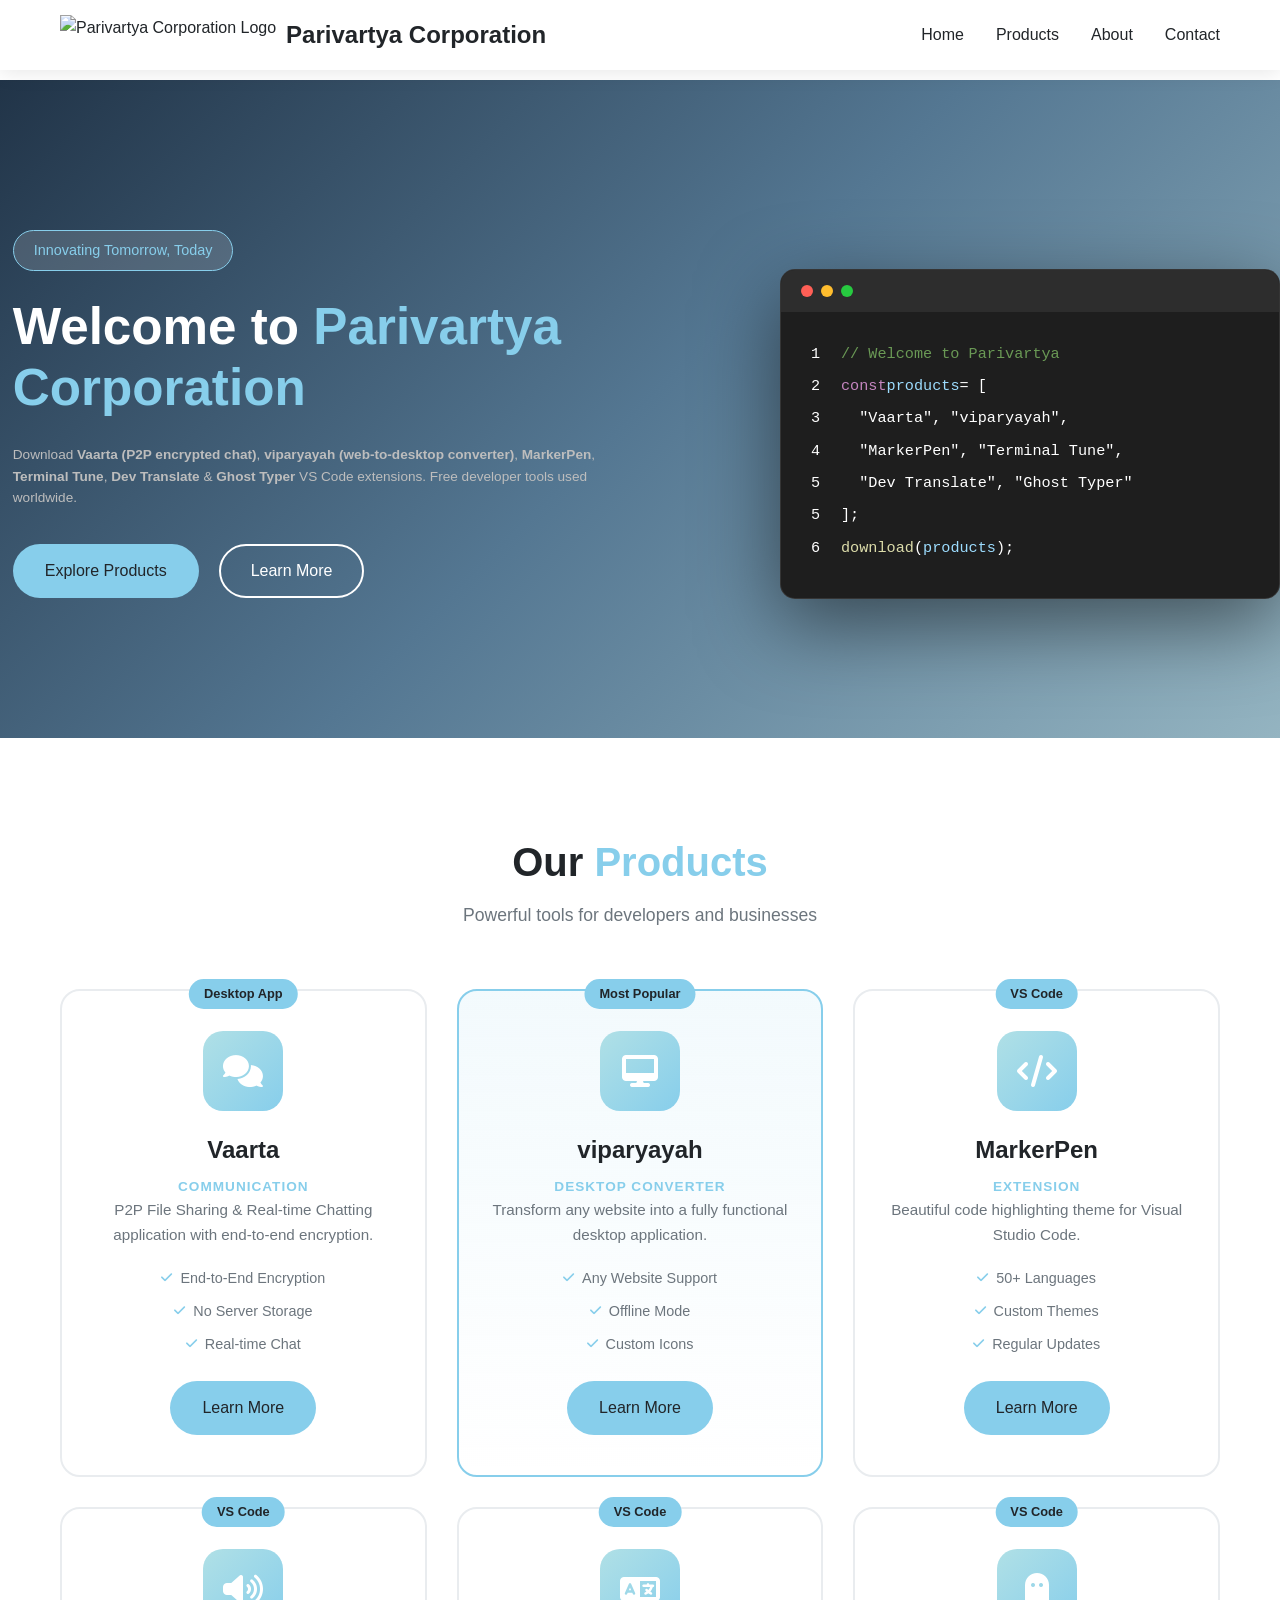
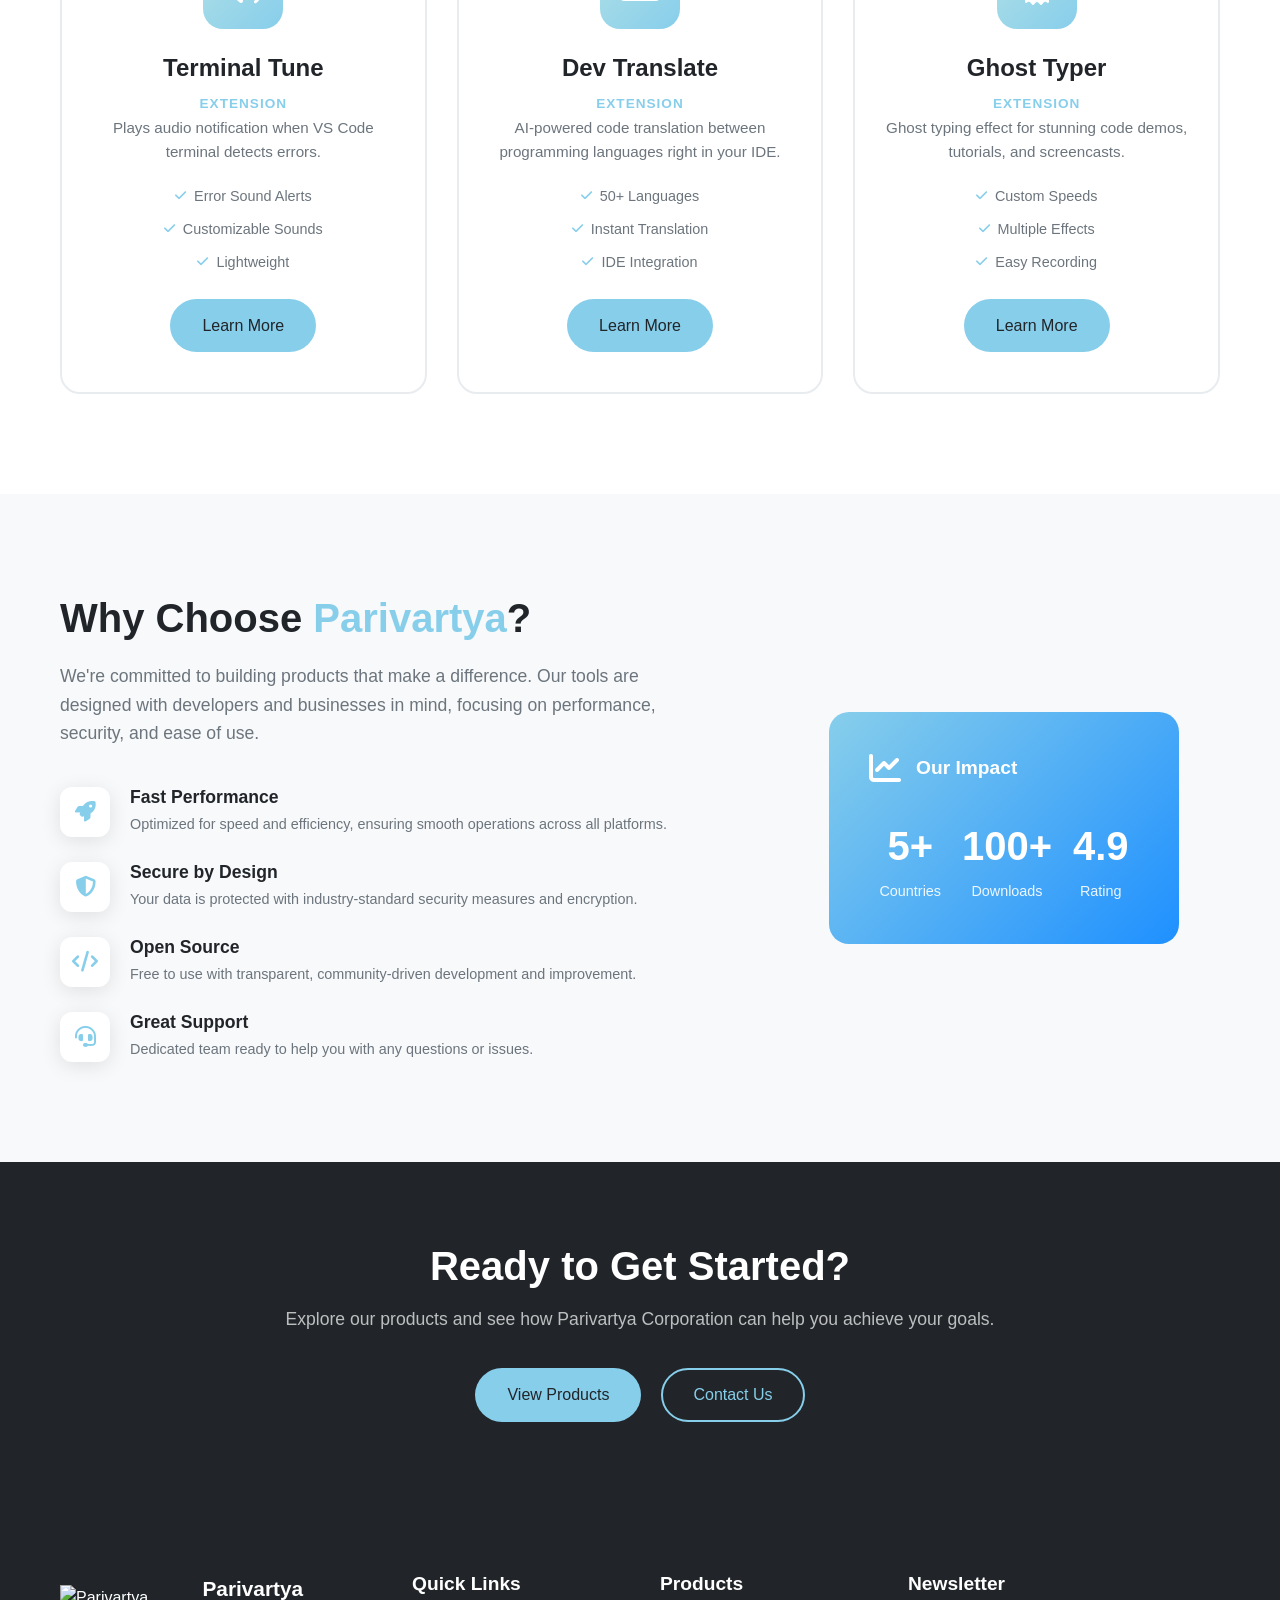
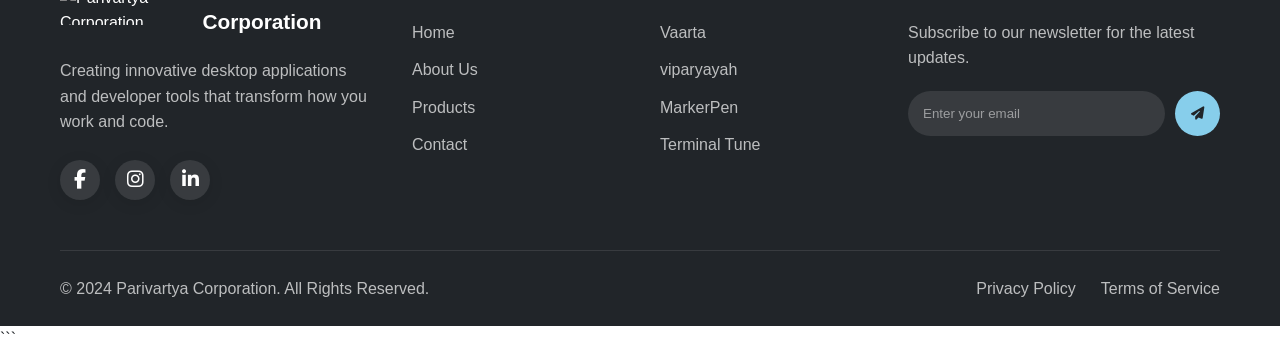
==== index.html @ 1c1409bc "Add files via upload" ====
<!DOCTYPE html>
<html lang="en">
<head>
    <meta charset="UTF-8">
    <meta name="viewport" content="width=device-width, initial-scale=1.0">
    <link rel="canonical" href="https://parivartya.in/">

    <title>Parivartya Corporation </title>
    <meta name="description" content="Free developer tools: Vaarta, viparyayah, MarkerPen, Terminal Tune, Dev Translate, Ghost Typer VS Code extensions. Download now.">

    <meta name="keywords" content="Vaarta, viparyayah, MarkerPen, Terminal Tune, Dev Translate, Ghost Typer, P2P chat, web to desktop, Parivartya, VS Code extensions, developer tools">

    <meta name="author" content="Parivartya Corporation">
    
    <!-- Open Graph -->
    <meta property="og:type" content="website">
    <meta property="og:title" content="Parivartya - Vaarta, viparyayah, VSCode Extensions">
    <meta property="og:description" content="Download free developer tools: Vaarta, web to desktop apps, VS Code themes & error sounds">
    <meta property="og:url" content="https://parivartya.in">
    <meta property="og:image" content="https://parivartya.netlify.app/Assets/website_logo.png">
    <meta property="og:site_name" content="Parivartya Corporation">
    
    <!-- Twitter Card -->
    <meta name="twitter:card" content="summary_large_image">
    <meta name="twitter:title" content="Parivartya Corporation">
    <meta name="twitter:description" content="Vaarta | viparyayah Web-to-App | VS Code Extensions">
    <meta name="twitter:image" content="https://parivartya.netlify.app/Assets/website_logo.png">
    
    <!-- Schema.org JSON-LD -->
    <script type="application/ld+json">
    {
      "@context": "https://schema.org",
      "@type": "Organization",
      "name": "Parivartya Corporation",
      "url": "https://parivartya.in",
      "logo": "https://parivartya.in/Assets/website_logo.png",
      "description": "Developer tools company creating desktop apps and VS Code extensions",
      "sameAs": [
        "https://www.facebook.com/RKCHAUHAN2005",
        "https://www.linkedin.com/in/rk-chauhan-a388a830a"
      ],
      "contactPoint": {
        "@type": "ContactPoint",
        "email": "parivartyacorporation@gmail.com",
        "contactType": "Customer Service"
      },
      "address": {
        "@type": "PostalAddress",
        "addressLocality": "New Delhi",
        "addressRegion": "Delhi",
        "addressCountry": "IN"
      },
      "product": [
        {
          "@type": "SoftwareApplication",
          "name": "Vaarta",
          "description": "P2P encrypted file sharing and chat app",
          "url": "https://vartaa.netlify.app",
          "operatingSystem": "Windows, Mac, Linux",
          "applicationCategory": "ChatApplication"
        },
        {
          "@type": "SoftwareApplication",
          "name": "viparyayah",
          "description": "Website to desktop app converter",
          "url": "https://viparyayah.netlify.app",
          "operatingSystem": "Windows, Mac, Linux"
        },
        {
          "@type": "SoftwareApplication",
          "name": "MarkerPen",
          "description": "VS Code syntax highlighting theme",
          "url": "https://marketplace.visualstudio.com/items?itemName=Parivartya.markerpen",
          "operatingSystem": "VS Code"
        },
        {
          "@type": "SoftwareApplication",
          "name": "Terminal Tune",
          "description": "VS Code terminal error sound notifications",
          "url": "https://marketplace.visualstudio.com/items?itemName=Parivartya.terminal-tune",
          "operatingSystem": "VS Code"
        },
        {
          "@type": "SoftwareApplication",
          "name": "Dev Translate",
          "description": "AI code translator for VS Code - translate between 50+ languages instantly",
          "url": "https://marketplace.visualstudio.com/items?itemName=Parivartya.dev-translate",
          "operatingSystem": "VS Code"
        },
        {
          "@type": "SoftwareApplication",
          "name": "Ghost Typer",
          "description": "Ghost typing effects for VS Code demos and screencasts",
          "url": "https://marketplace.visualstudio.com/items?itemName=Parivartya.ghost-typer",
          "operatingSystem": "VS Code"
        }
      ]
    }

    </script>
    
    <!-- Favicon -->
    <link rel="icon" type="image/png" href="Assets/website_logo.png">
    <link rel="stylesheet" href="styles.css">
    <link rel="stylesheet" href="https://cdnjs.cloudflare.com/ajax/libs/font-awesome/6.4.0/css/all.min.css">
    <link rel="preconnect" href="https://fonts.googleapis.com">
    <link rel="preconnect" href="https://fonts.gstatic.com" crossorigin>
    <link href="https://fonts.googleapis.com/css2?family=Segoe+UI:wght@300;400;500;600;700&display=swap" rel="stylesheet">
</head>
<body data-page="home">
    <!-- Dynamic Header -->
    <header class="header">
        <div id="header-placeholder"></div>
        <div id="navbar-placeholder"></div>
    </header>

    <!-- Hero Section -->
    <section class="hero">
        <div class="hero-content">
            <span class="hero-badge">Innovating Tomorrow, Today</span>
            <h1>Welcome to <span class="highlight">Parivartya Corporation</span></h1>
            <p>Download <strong>Vaarta (P2P encrypted chat)</strong>, <strong>viparyayah (web-to-desktop converter)</strong>, <strong>MarkerPen</strong>, <strong>Terminal Tune</strong>, <strong>Dev Translate</strong> & <strong>Ghost Typer</strong> VS Code extensions. Free developer tools used worldwide.</p>

            <div class="hero-buttons">
                <a href="products.html" class="btn btn-primary">Explore Products</a>
                <a href="about.html" class="btn btn-secondary">Learn More</a>
            </div>

        </div>
        <div class="hero-visual">
            <div class="hero-card">
                <div class="card-header">
                    <span class="dot red"></span>
                    <span class="dot yellow"></span>
                    <span class="dot green"></span>
                </div>
                <div class="card-content">
                    <div class="code-line">
                        <span class="line-number">1</span>
                        <span class="code-comment">// Welcome to Parivartya</span>
                    </div>
                    <div class="code-line">
                        <span class="line-number">2</span>
                        <span class="code-keyword">const</span> <span class="code-var">products</span> = [
                    </div>
                    <div class="code-line">
                        <span class="line-number">3</span>
                        &nbsp;&nbsp;"Vaarta", "viparyayah", 
                    </div>
                    <div class="code-line">
                        <span class="line-number">4</span>
                        &nbsp;&nbsp;"MarkerPen", "Terminal Tune",
                    </div>
                    <div class="code-line">
                        <span class="line-number">5</span>
                        &nbsp;&nbsp;"Dev Translate", "Ghost Typer"
                    </div>

                    <div class="code-line">
                        <span class="line-number">5</span>
                        ];
                    </div>
                    <div class="code-line">
                        <span class="line-number">6</span>
                        <span class="code-function">download</span>(<span class="code-var">products</span>);
                    </div>
                </div>
            </div>
        </div>
    </section>

    <!-- Products Section -->
        <!-- Products Section -->
    <section class="products-section">
        <div class="container">
            <div class="section-header">
                <h2>Our <span class="highlight">Products</span></h2>
                <p>Powerful tools for developers and businesses</p>
            </div>
            <div class="products-grid">
                <!-- Product 1: Vaarta -->
                <div class="product-card">
                    <span class="featured-badge">Desktop App</span>
                    <div class="product-icon">
                        <i class="fas fa-comments"></i>
                    </div>
                    <h3>Vaarta</h3>
                    <span class="product-type">Communication</span>
                    <p class="product-desc">P2P File Sharing & Real-time Chatting application with end-to-end encryption.</p>
                    <div class="product-features">
                        <span><i class="fas fa-check"></i> End-to-End Encryption</span>
                        <span><i class="fas fa-check"></i> No Server Storage</span>
                        <span><i class="fas fa-check"></i> Real-time Chat</span>
                    </div>
                    <a href="https://vartaa.netlify.app/" target="_blank" class="btn btn-primary">Learn More</a>
                </div>

                <!-- Product 2: viparyayah -->
                <div class="product-card featured">
                    <span class="featured-badge">Most Popular</span>
                    <div class="product-icon">
                        <i class="fas fa-desktop"></i>
                    </div>
                    <h3>viparyayah</h3>
                    <span class="product-type">Desktop Converter</span>
                    <p class="product-desc">Transform any website into a fully functional desktop application.</p>
                    <div class="product-features">
                        <span><i class="fas fa-check"></i> Any Website Support</span>
                        <span><i class="fas fa-check"></i> Offline Mode</span>
                        <span><i class="fas fa-check"></i> Custom Icons</span>
                    </div>
                    <a href="https://viparyayah.netlify.app/" target="_blank" class="btn btn-primary">Learn More</a>
                </div>

                <!-- Product 3: MarkerPen -->
                <div class="product-card">
                    <span class="featured-badge">VS Code</span>
                    <div class="product-icon">
                        <i class="fas fa-code"></i>
                    </div>
                    <h3>MarkerPen</h3>
                    <span class="product-type">Extension</span>
                    <p class="product-desc">Beautiful code highlighting theme for Visual Studio Code.</p>
                    <div class="product-features">
                        <span><i class="fas fa-check"></i> 50+ Languages</span>
                        <span><i class="fas fa-check"></i> Custom Themes</span>
                        <span><i class="fas fa-check"></i> Regular Updates</span>
                    </div>
                    <a href="https://marketplace.visualstudio.com/items?itemName=Parivartya.markerpen" target="_blank" class="btn btn-primary">Learn More</a>
                </div>

                <!-- Product 4: Terminal Tune -->
                <div class="product-card">
                    <span class="featured-badge">VS Code</span>
                    <div class="product-icon">
                        <i class="fas fa-volume-up"></i>
                    </div>
                    <h3>Terminal Tune</h3>
                    <span class="product-type">Extension</span>
                    <p class="product-desc">Plays audio notification when VS Code terminal detects errors.</p>
                    <div class="product-features">
                        <span><i class="fas fa-check"></i> Error Sound Alerts</span>
                        <span><i class="fas fa-check"></i> Customizable Sounds</span>
                        <span><i class="fas fa-check"></i> Lightweight</span>
                    </div>
                    <a href="https://marketplace.visualstudio.com/items?itemName=Parivartya.terminal-tune" target="_blank" class="btn btn-primary">Learn More</a>
                </div>

                <!-- Product 5: Dev Translate -->
                <div class="product-card">
                    <span class="featured-badge">VS Code</span>
                    <div class="product-icon">
                        <i class="fas fa-language"></i>
                    </div>
                    <h3>Dev Translate</h3>
                    <span class="product-type">Extension</span>
                    <p class="product-desc">AI-powered code translation between programming languages right in your IDE.</p>
                    <div class="product-features">
                        <span><i class="fas fa-check"></i> 50+ Languages</span>
                        <span><i class="fas fa-check"></i> Instant Translation</span>
                        <span><i class="fas fa-check"></i> IDE Integration</span>
                    </div>
                    <a href="https://marketplace.visualstudio.com/items?itemName=Parivartya.dev-translate" target="_blank" class="btn btn-primary">Learn More</a>
                </div>

                <!-- Product 6: Ghost Typer -->
                <div class="product-card">
                    <span class="featured-badge">VS Code</span>
                    <div class="product-icon">
                        <i class="fas fa-ghost"></i>
                    </div>
                    <h3>Ghost Typer</h3>
                    <span class="product-type">Extension</span>
                    <p class="product-desc">Ghost typing effect for stunning code demos, tutorials, and screencasts.</p>
                    <div class="product-features">
                        <span><i class="fas fa-check"></i> Custom Speeds</span>
                        <span><i class="fas fa-check"></i> Multiple Effects</span>
                        <span><i class="fas fa-check"></i> Easy Recording</span>
                    </div>
                    <a href="https://marketplace.visualstudio.com/items?itemName=Parivartya.ghost-typer" target="_blank" class="btn btn-primary">Learn More</a>
                </div>

            </div>
        </div>
    </section>
        <!-- Features Section -->
    <section class="features-section">
        <div class="container">
            <div class="features-content">
                <div class="features-text">
                    <h2>Why Choose <span class="highlight">Parivartya</span>?</h2>
                    <p>We're committed to building products that make a difference. Our tools are designed with developers and businesses in mind, focusing on performance, security, and ease of use.</p>
                    <div class="features-list">
                        <div class="feature-item">
                            <div class="feature-icon">
                                <i class="fas fa-rocket"></i>
                            </div>
                            <div>
                                <h4>Fast Performance</h4>
                                <p>Optimized for speed and efficiency, ensuring smooth operations across all platforms.</p>
                            </div>
                        </div>
                        <div class="feature-item">
                            <div class="feature-icon">
                                <i class="fas fa-shield-alt"></i>
                            </div>
                            <div>
                                <h4>Secure by Design</h4>
                                <p>Your data is protected with industry-standard security measures and encryption.</p>
                            </div>
                        </div>
                        <div class="feature-item">
                            <div class="feature-icon">
                                <i class="fas fa-code"></i>
                            </div>
                            <div>
                                <h4>Open Source</h4>
                                <p>Free to use with transparent, community-driven development and improvement.</p>
                            </div>
                        </div>
                        <div class="feature-item">
                            <div class="feature-icon">
                                <i class="fas fa-headset"></i>
                            </div>
                            <div>
                                <h4>Great Support</h4>
                                <p>Dedicated team ready to help you with any questions or issues.</p>
                            </div>
                        </div>
                    </div>
                </div>
                <div class="features-visual">
                    <div class="visual-card">
                        <div class="visual-header">
                            <i class="fas fa-chart-line"></i>
                            <span>Our Impact</span>
                        </div>
                        <div class="visual-stats">
                            <div class="v-stat">
                                <span class="v-stat-number">5+</span>
                                <span class="v-stat-label">Countries</span>
                            </div>
                            <div class="v-stat">
                                <span class="v-stat-number">100+</span>
                                <span class="v-stat-label">Downloads</span>
                            </div>
                            <div class="v-stat">
                                <span class="v-stat-number">4.9</span>
                                <span class="v-stat-label">Rating</span>
                            </div>
                        </div>
                    </div>
                </div>
            </div>
        </div>
    </section>
    

    <!-- CTA Section -->
    <section class="cta-section">
        <div class="container">
            <div class="cta-content">
                <h2>Ready to Get Started?</h2>
                <p>Explore our products and see how Parivartya Corporation can help you achieve your goals.</p>
                <div class="cta-buttons">
                    <a href="products.html" class="btn btn-primary">View Products</a>
                    <a href="contact.html" class="btn btn-secondary">Contact Us</a>
                </div>
            </div>
        </div>
    </section>
        <!-- Dynamic Footer -->
    <footer class="footer">
        <div class="container">
            <div id="footer-placeholder"></div>
        </div>
    </footer>

    <!-- Rest of page unchanged -->
    <!-- Features, CTA, Footer, Script -->
    
    <script src="script.js"></script>
</body>
</html>
```
---- styles.css ----
/* ========================================
   Parivartya Corporation - Corporate Website
   Sky Blue and White Theme
   ======================================== */

/* CSS Variables */
:root {
    --primary-color: #87CEEB;
    --primary-dark: #5CB3D9;
    --primary-light: #B0E0E6;
    --secondary-color: #1E90FF;
    --white: #ffffff;
    --off-white: #f8f9fa;
    --light-gray: #e9ecef;
    --gray: #6c757d;
    --dark-gray: #343a40;
    --text-dark: #212529;
    --text-light: #6c757d;
    --shadow: 0 4px 20px rgba(0, 0, 0, 0.1);
    --transition: all 0.3s ease;
}

/* Reset & Base Styles */
* {
    margin: 0;
    padding: 0;
    box-sizing: border-box;
}

html {
    scroll-behavior: smooth;
}

body {
    font-family: 'Segoe UI', Tahoma, Geneva, Verdana, sans-serif;
    line-height: 1.6;
    color: var(--text-dark);
    background-color: var(--white);
    overflow-x: hidden;
    padding-top: 80px;
}

.container {
    max-width: 1200px;
    margin: 0 auto;
    padding: 0 20px;
}

a {
    text-decoration: none;
    color: inherit;
}

ul {
    list-style: none;
}

img {
    max-width: 100%;
    height: auto;
}

/* Typography */
h1, h2, h3, h4, h5, h6 {
    font-weight: 600;
    line-height: 1.2;
    margin-bottom: 15px;
}

p {
    margin-bottom: 15px;
}

/* Utility Classes */
.highlight {
    color: var(--primary-color);
}

.section-header {
    text-align: center;
    margin-bottom: 60px;
}

.section-header h2 {
    font-size: 2.5rem;
    color: var(--text-dark);
}

.section-header p {
    font-size: 1.1rem;
    color: var(--text-light);
}

/* Buttons */
.btn {
    display: inline-block;
    padding: 12px 30px;
    border-radius: 50px;
    font-weight: 500;
    font-size: 1rem;
    cursor: pointer;
    transition: var(--transition);
    border: 2px solid transparent;
}

.btn-primary {
    background: var(--primary-color);
    color: var(--text-dark);
}

.btn-primary:hover {
    background: var(--primary-dark);
    transform: translateY(-2px);
    box-shadow: var(--shadow);
}

.btn-secondary {
    background: transparent;
    border: 2px solid var(--white);
    color: var(--white);
}

.btn-secondary:hover {
    background: var(--white);
    color: var(--primary-color);
}

/* ========================================
   Header Styles
   ======================================== */
.header {
    position: fixed;
    top: 0;
    left: 0;
    width: 100%;
    background: rgba(255, 255, 255, 0.95);
    backdrop-filter: blur(10px);
    z-index: 1000;
    box-shadow: 0 2px 20px rgba(0, 0, 0, 0.1);
    padding: 15px 0;
    transition: var(--transition);
}

.header.scrolled {
    padding: 10px 0;
}

.header .container {
    display: flex;
    justify-content: space-between;
    align-items: center;
}

.header-container {
    display: flex;
    justify-content: space-between;
    align-items: center;
    width: 100%;
    max-width: 1200px;
    margin: 0 auto;
    padding: 0 20px;
    gap: 2rem;
}

.header-container .logo {
    margin: 0;
}

.header-container .nav {
    display: flex;
}

.logo {
    display: flex;
    align-items: center;
    gap: 10px;
}

.logo img {
    height: 40px;
    width: auto;
}

.logo span {
    font-size: 1.5rem;
    font-weight: 700;
    color: var(--text-dark);
}

.nav-list {
    display: flex;
    gap: 2rem;
}

.nav-list a {
    font-weight: 500;
    color: var(--text-dark);
    position: relative;
    transition: var(--transition);
}

.nav-list a::after {
    content: '';
    position: absolute;
    bottom: -5px;
    left: 0;
    width: 0;
    height: 2px;
    background: var(--primary-color);
    transition: var(--transition);
}

.nav-list a:hover::after,
.nav-list a.active::after {
    width: 100%;
}

.nav-list a:hover,
.nav-list a.active {
    color: var(--primary-color);
}

.mobile-toggle {
    display: none;
    font-size: 1.5rem;
    cursor: pointer;
    color: var(--text-dark);
}

/* ========================================
   Hero Section
   ======================================== */
.hero {
    min-height: auto;
    padding: 150px 0 100px;
    display: flex;
    align-items: center;
    justify-content: space-between;
    gap: 50px;
    background: linear-gradient(135deg, #213448 0%, #547792 50%, #94B4C1 100%);
}

.hero-content {
    padding-left: 1%;
    flex: 0 1 auto;
    max-width: 600px;
    text-align: left;
}

.hero-badge {
    display: inline-block;
    padding: 8px 20px;
    background: rgba(255, 255, 255, 0.15);
    border: 1px solid var(--primary-color);
    border-radius: 50px;
    color: var(--primary-color);
    font-size: 0.9rem;
    font-weight: 500;
    margin-bottom: 25px;
    animation: fadeInUp 1s ease-out;
}

.hero h1 {
    font-size: 3.2rem;
    line-height: 1.2;
    margin-bottom: 25px;
    color: var(--white);
    animation: fadeInUp 1s ease-out 0.1s backwards;
}

.hero h1 .highlight {
    color: var(--primary-color);
}

.hero p {
    font-size: 0.85rem;
    color: rgb(189, 189, 189);
    margin-bottom: 35px;
    animation: fadeInUp 1s ease-out 0.2s backwards;
}

.hero-buttons {
    display: flex;
    gap: 20px;
    justify-content: flex-start;
    margin-bottom: 40px;
    animation: fadeInUp 1s ease-out 0.3s backwards;
}

.hero-stats {
    display: flex;
    gap: 50px;
    animation: fadeInUp 1s ease-out 0.4s backwards;
}

.hero-stat {
    display: flex;
    flex-direction: column;
}

.stat-number {
    font-size: 2rem;
    font-weight: 700;
    color: var(--primary-color);
}

.stat-label {
    font-size: 0.9rem;
    color: rgba(255, 255, 255, 0.6);
}

@keyframes fadeInUp {
    from {
        opacity: 0;
        transform: translateY(30px);
    }
    to {
        opacity: 1;
        transform: translateY(0);
    }
}

/* Hero Visual */
.hero-visual {
    flex: 1;
    max-width: 500px;
    animation: fadeInRight 1s ease-out 0.5s backwards;
}

@keyframes fadeInRight {
    from {
        opacity: 0;
        transform: translateX(50px);
    }
    to {
        opacity: 1;
        transform: translateX(0);
    }
}

.hero-card {
    background: #1e1e1e;
    border-radius: 15px;
    overflow: hidden;
    box-shadow: 0 25px 80px rgba(0, 0, 0, 0.5);
    border: 1px solid rgba(255, 255, 255, 0.1);
}

.hero-card .card-header {
    background: #2d2d2d;
    padding: 15px 20px;
    display: flex;
    gap: 8px;
}

.hero-card .dot {
    width: 12px;
    height: 12px;
    border-radius: 50%;
}

.hero-card .dot.red { background: #ff5f56; }
.hero-card .dot.yellow { background: #ffbd2e; }
.hero-card .dot.green { background: #27ca40; }

.hero-card .card-content {
    padding: 30px;
    font-family: 'Consolas', 'Monaco', monospace;
    font-size: 0.95rem;
}

.code-line {
    display: flex;
    margin-bottom: 8px;
    color: rgba(255, 255, 255);
}

.line-number {
    width: 30px;
    flex-shrink: 0;
}

.code-keyword { color: #c586c0; }
.code-var { color: #9cdcfe; }
.code-string { color: #ce9178; }
.code-comment { color: #6a9955; }
.code-function { color: #dcdcaa; }

/* ========================================
   Products Section (Home Page)
   ======================================== */
.products-section {
    padding: 100px 0;
    background: var(--white);
}

.products-section .products-grid {
    display: grid;
    grid-template-columns: repeat(auto-fit, minmax(280px, 1fr));
    gap: 30px;
}

.products-section .product-card {
    background: var(--white);
    padding: 40px 30px;
    border-radius: 20px;
    text-align: center;
    transition: var(--transition);
    border: 2px solid var(--light-gray);
    position: relative;
}

.products-section .product-card:hover {
    transform: translateY(-10px);
    border-color: var(--primary-color);
    box-shadow: 0 20px 60px rgba(135, 206, 235, 0.2);
}

.products-section .product-card.featured {
    border-color: var(--primary-color);
    background: linear-gradient(180deg, rgba(135, 206, 235, 0.1) 0%, var(--white) 100%);
}

.products-section .featured-badge {
    position: absolute;
    top: -12px;
    left: 50%;
    transform: translateX(-50%);
    background: var(--primary-color);
    color: var(--text-dark);
    padding: 5px 15px;
    border-radius: 20px;
    font-size: 0.8rem;
    font-weight: 600;
}

.products-section .product-icon {
    width: 80px;
    height: 80px;
    background: linear-gradient(135deg, var(--primary-light), var(--primary-color));
    border-radius: 20px;
    display: flex;
    align-items: center;
    justify-content: center;
    margin: 0 auto 25px;
    transition: var(--transition);
}

.products-section .product-card:hover .product-icon {
    transform: scale(1.1) rotate(5deg);
}

.products-section .product-icon i {
    font-size: 2rem;
    color: var(--white);
}

.products-section .product-card h3 {
    font-size: 1.5rem;
    margin-bottom: 8px;
}

.product-type {
    font-size: 0.85rem;
    color: var(--primary-color);
    font-weight: 600;
    text-transform: uppercase;
    letter-spacing: 1px;
    margin-bottom: 15px;
}

.product-desc {
    color: var(--text-light);
    font-size: 0.95rem;
    margin-bottom: 20px;
    line-height: 1.6;
}

.products-section .product-features {
    display: flex;
    flex-direction: column;
    gap: 10px;
    margin-bottom: 25px;
    align-items: center;
}

.products-section .product-features span {
    display: flex;
    align-items: center;
    gap: 8px;
    font-size: 0.9rem;
    color: var(--text-light);
}

.products-section .product-features i {
    color: var(--primary-color);
    font-size: 0.8rem;
}

/* ========================================
   Features Section
   ======================================== */
.features-section {
    padding: 100px 0;
    background: var(--off-white);
}

.features-content {
    display: grid;
    grid-template-columns: 1.5fr 1fr;
    gap: 80px;
    align-items: center;
}

.features-text h2 {
    font-size: 2.5rem;
    margin-bottom: 20px;
}

.features-text > p {
    font-size: 1.1rem;
    color: var(--text-light);
    margin-bottom: 40px;
}

.features-list {
    display: grid;
    gap: 25px;
}

.features-list .feature-item {
    display: flex;
    gap: 20px;
    align-items: flex-start;
}

.features-list .feature-icon {
    width: 50px;
    height: 50px;
    background: var(--white);
    border-radius: 12px;
    display: flex;
    align-items: center;
    justify-content: center;
    flex-shrink: 0;
    box-shadow: var(--shadow);
}

.features-list .feature-icon i {
    font-size: 1.3rem;
    color: var(--primary-color);
}

.features-list .feature-item h4 {
    font-size: 1.1rem;
    margin-bottom: 5px;
}

.features-list .feature-item p {
    font-size: 0.9rem;
    color: var(--text-light);
    margin-bottom: 0;
}

/* Features Visual */
.features-visual {
    display: flex;
    justify-content: center;
}

.visual-card {
    background: linear-gradient(135deg, var(--primary-color), var(--secondary-color));
    border-radius: 20px;
    padding: 40px;
    width: 100%;
    max-width: 350px;
    color: var(--white);
}

.visual-header {
    display: flex;
    align-items: center;
    gap: 15px;
    margin-bottom: 30px;
    font-size: 1.2rem;
    font-weight: 600;
}

.visual-header i {
    font-size: 2rem;
}

.visual-stats {
    display: flex;
    justify-content: space-around;
}

.v-stat {
    text-align: center;
}

.v-stat-number {
    display: block;
    font-size: 2.5rem;
    font-weight: 700;
}

.v-stat-label {
    font-size: 0.9rem;
    opacity: 0.9;
}

/* ========================================
   CTA Section
   ======================================== */
.cta-section {
    padding: 80px 0;
    background: var(--text-dark);
    text-align: center;
}

.cta-content h2 {
    color: var(--white);
    font-size: 2.5rem;
    margin-bottom: 15px;
}

.cta-content p {
    color: rgba(255, 255, 255, 0.7);
    font-size: 1.1rem;
    margin-bottom: 35px;
}

.cta-buttons {
    display: flex;
    gap: 20px;
    justify-content: center;
}

.cta-section .btn-secondary {
    border-color: var(--primary-color);
    color: var(--primary-color);
}

.cta-section .btn-secondary:hover {
    background: var(--primary-color);
    color: var(--text-dark);
}

/* ========================================
   Footer
   ======================================== */
.footer {
    background: var(--text-dark);
    color: var(--white);
    padding: 70px 0 0;
}

.footer-content {
    display: grid;
    grid-template-columns: 1.5fr 1fr 1fr 1.5fr;
    gap: 40px;
    padding-bottom: 50px;
    border-bottom: 1px solid rgba(255, 255, 255, 0.1);
}

.footer-logo {
    display: flex;
    align-items: center;
    gap: 10px;
    margin-bottom: 20px;
}

.footer-logo img {
    height: 40px;
}

.footer-logo span {
    font-size: 1.3rem;
    font-weight: 600;
}

.footer-section p {
    color: rgba(255, 255, 255, 0.7);
    margin-bottom: 0;
}

.footer-section h4 {
    color: var(--white);
    margin-bottom: 25px;
    font-size: 1.2rem;
}

.footer-section ul li {
    margin-bottom: 12px;
}

.footer-section ul a {
    color: rgba(255, 255, 255, 0.7);
    transition: var(--transition);
}

.footer-section ul a:hover {
    color: var(--primary-color);
    padding-left: 5px;
}

.newsletter-form {
    display: flex;
    gap: 10px;
    margin-top: 20px;
}

.newsletter-form input {
    flex: 1;
    padding: 12px 15px;
    border: none;
    border-radius: 50px;
    background: rgba(255, 255, 255, 0.1);
    color: var(--white);
}

.newsletter-form input::placeholder {
    color: rgba(255, 255, 255, 0.5);
}

.newsletter-form button {
    width: 45px;
    height: 45px;
    border: none;
    border-radius: 50%;
    background: var(--primary-color);
    color: var(--text-dark);
    cursor: pointer;
    transition: var(--transition);
}

.newsletter-form button:hover {
    background: var(--primary-dark);
    transform: scale(1.05);
}

.footer-bottom {
    display: flex;
    justify-content: space-between;
    align-items: center;
    padding: 25px 0;
}

.footer-bottom p {
    color: rgba(255, 255, 255, 0.7);
    margin-bottom: 0;
}

.footer-links {
    display: flex;
    gap: 25px;
}

.footer-links a {
    color: rgba(255, 255, 255, 0.7);
    transition: var(--transition);
}

.footer-links a:hover {
    color: var(--primary-color);
}

.footer-about {
    max-width: 350px;
}

.footer-about .social-links {
    margin-top: 25px;
}

.footer-about .social-links a {
    width: 40px;
    height: 40px;
    background: rgba(255, 255, 255, 0.1);
    color: var(--white);
}

.footer-about .social-links a:hover {
    background: var(--primary-color);
    color: var(--text-dark);
}

/* ========================================
   Products Page Styles
   ======================================== */

/* Products Hero */
.products-hero {
    padding: 150px 0 80px;
    background: linear-gradient(135deg, #213448 0%, #547792 50%, #94B4C1 100%);
    text-align: center;
}

.products-hero-content h1 {
    font-size: 3rem;
    color: var(--white);
    margin-bottom: 15px;
}

.products-hero-content h1 .highlight {
    color: var(--primary-color);
}

.products-hero-content p {
    font-size: 1.2rem;
    color: rgba(255, 255, 255, 0.7);
    max-width: 600px;
    margin: 0 auto;
}

/* Products Showcase Section */
.products-showcase-section {
    padding: 100px 0;
    background: var(--white);
}

/* Product Showcase */
.product-showcase {
    display: grid;
    grid-template-columns: 1fr 1.5fr;
    gap: 80px;
    align-items: center;
    padding: 60px;
    background: var(--off-white);
    border-radius: 25px;
    margin-bottom: 60px;
    transition: var(--transition);
}

.product-showcase:hover {
    box-shadow: var(--shadow);
}

.product-showcase.reverse {
    direction: rtl;
}

.product-showcase.reverse .product-showcase-content {
    direction: ltr;
}

.product-showcase-image {
    display: flex;
    justify-content: center;
    align-items: center;
}

.product-img {
    width: 200px;
    height: 200px;
    object-fit: contain;
    transition: var(--transition);
}

.product-showcase:hover .product-img {
    transform: scale(1.1);
}

.product-showcase-content {
    padding: 20px;
}

.product-badge {
    display: inline-block;
    padding: 6px 15px;
    background: var(--primary-light);
    color: var(--secondary-color);
    border-radius: 20px;
    font-size: 0.85rem;
    font-weight: 600;
    margin-bottom: 15px;
}

.product-showcase-content h3 {
    font-size: 2.5rem;
    margin-bottom: 10px;
}

.product-tagline {
    font-size: 1.2rem;
    color: var(--primary-color);
    font-weight: 600;
    margin-bottom: 20px;
}

.product-description {
    color: var(--text-light);
    line-height: 1.8;
    margin-bottom: 25px;
}

.product-features-list {
    display: grid;
    grid-template-columns: repeat(2, 1fr);
    gap: 15px;
    margin-bottom: 30px;
}

.product-features-list .feature-item {
    display: flex;
    align-items: center;
    gap: 10px;
}

.product-features-list .feature-item i {
    color: var(--primary-color);
    font-size: 0.9rem;
}

.product-features-list .feature-item span {
    color: var(--text-light);
    font-size: 0.95rem;
}

.product-actions {
    display: flex;
    gap: 15px;
}

.product-actions .btn {
    display: inline-flex;
    align-items: center;
    gap: 10px;
}

/* Why Choose Section */
.why-choose-section {
    padding: 100px 0;
    background: var(--off-white);
}

.why-choose-grid {
    display: grid;
    grid-template-columns: repeat(4, 1fr);
    gap: 30px;
}

.why-choose-card {
    background: var(--white);
    padding: 40px 30px;
    border-radius: 20px;
    text-align: center;
    transition: var(--transition);
    box-shadow: var(--shadow);
}

.why-choose-card:hover {
    transform: translateY(-10px);
}

.why-choose-icon {
    width: 80px;
    height: 80px;
    background: linear-gradient(135deg, var(--primary-light), var(--primary-color));
    border-radius: 20px;
    display: flex;
    align-items: center;
    justify-content: center;
    margin: 0 auto 25px;
}

.why-choose-card:hover .why-choose-icon {
    transform: scale(1.1) rotate(5deg);
}

.why-choose-icon i {
    font-size: 2rem;
    color: var(--white);
}

.why-choose-card h3 {
    font-size: 1.3rem;
    margin-bottom: 10px;
}

.why-choose-card p {
    color: var(--text-light);
    font-size: 0.95rem;
    margin-bottom: 0;
}

/* Products Stats */
.products-stats {
    background: linear-gradient(135deg, var(--primary-color), var(--secondary-color));
    padding: 60px 0;
}

.products-stats-grid {
    display: grid;
    grid-template-columns: repeat(4, 1fr);
    gap: 30px;
    text-align: center;
}

.products-stat-item {
    display: flex;
    flex-direction: column;
}

.products-stat-number {
    font-size: 2.5rem;
    font-weight: 700;
    color: var(--white);
}

.products-stat-label {
    font-size: 1rem;
    color: rgba(255, 255, 255, 0.9);
}

/* ========================================
   About Page Styles
   ======================================== */

/* About Hero */
.about-hero {
    padding: 150px 0 80px;
    background: linear-gradient(135deg, #213448 0%, #547792 50%, #94B4C1 100%);
    text-align: center;
}

.about-hero-content h1 {
    font-size: 3rem;
    color: var(--white);
    margin-bottom: 15px;
}

.about-hero-content h1 .highlight {
    color: var(--primary-color);
}

.about-hero-content p {
    font-size: 1.2rem;
    color: rgba(255, 255, 255, 0.7);
    max-width: 600px;
    margin: 0 auto;
}

/* Stats Bar */
.stats-bar {
    background: linear-gradient(135deg, var(--primary-color), var(--secondary-color));
    padding: 40px 0;
    margin-top: -1px;
}

.stats-bar-grid {
    display: grid;
    grid-template-columns: repeat(4, 1fr);
    gap: 30px;
    text-align: center;
}

.stat-bar-item {
    display: flex;
    flex-direction: column;
}

.stat-bar-number {
    font-size: 2.5rem;
    font-weight: 700;
    color: var(--white);
}

.stat-bar-label {
    font-size: 1rem;
    color: rgba(255, 255, 255, 0.9);
}

/* Story Section */
.story-section {
    padding: 100px 0;
    background: var(--white);
}

.story-grid {
    display: grid;
    grid-template-columns: 1.2fr 1fr;
    gap: 80px;
    align-items: center;
}

.story-content h2 {
    font-size: 2.5rem;
    margin-bottom: 25px;
}

.story-lead {
    font-size: 1.2rem;
    color: var(--text-dark);
    font-weight: 500;
    margin-bottom: 20px;
}

.story-content p {
    color: var(--text-light);
    line-height: 1.8;
    margin-bottom: 15px;
}

.story-image {
    position: relative;
}

.story-image::before {
    content: '';
    position: absolute;
    top: -20px;
    right: -20px;
    width: 100px;
    height: 100px;
    background: var(--primary-color);
    border-radius: 50%;
    z-index: -1;
}

.story-image::after {
    content: '';
    position: absolute;
    bottom: -20px;
    left: -20px;
    width: 80px;
    height: 80px;
    background: var(--secondary-color);
    border-radius: 50%;
    z-index: -1;
}

.story-image img {
    width: 100%;
    border-radius: 20px;
    box-shadow: var(--shadow);
}

/* Mission Vision */
.mission-vision {
    padding: 100px 0;
    background: var(--off-white);
}

.mv-grid {
    display: grid;
    grid-template-columns: repeat(2, 1fr);
    gap: 40px;
}

.mv-card {
    background: var(--white);
    padding: 50px 40px;
    border-radius: 20px;
    text-align: center;
    box-shadow: var(--shadow);
    transition: var(--transition);
}

.mv-card:hover {
    transform: translateY(-10px);
}

.mv-icon {
    width: 80px;
    height: 80px;
    background: linear-gradient(135deg, var(--primary-light), var(--primary-color));
    border-radius: 50%;
    display: flex;
    align-items: center;
    justify-content: center;
    margin: 0 auto 30px;
}

.mv-icon i {
    font-size: 2rem;
    color: var(--white);
}

.mv-card h3 {
    font-size: 1.5rem;
    margin-bottom: 15px;
}

.mv-card p {
    color: var(--text-light);
    line-height: 1.7;
    margin-bottom: 0;
}

/* Values Section */
.values-section {
    padding: 100px 0;
    background: var(--white);
}

.values-section .values-grid {
    display: grid;
    grid-template-columns: repeat(4, 1fr);
    gap: 30px;
}

.values-section .value-card {
    padding: 40px 30px;
    text-align: center;
    border-radius: 15px;
    background: var(--off-white);
    transition: var(--transition);
}

.values-section .value-card:hover {
    transform: translateY(-5px);
    box-shadow: var(--shadow);
}

.values-section .value-icon {
    width: 70px;
    height: 70px;
    background: var(--white);
    border-radius: 50%;
    display: flex;
    align-items: center;
    justify-content: center;
    margin: 0 auto 20px;
    box-shadow: var(--shadow);
}

.values-section .value-icon i {
    font-size: 1.8rem;
    color: var(--primary-color);
}

.values-section .value-card h3 {
    font-size: 1.3rem;
    margin-bottom: 10px;
}

.values-section .value-card p {
    color: var(--text-light);
    font-size: 0.95rem;
    margin-bottom: 0;
}

/* Products Highlight Section */
.products-highlight-section {
    padding: 100px 0;
    background: var(--off-white);
}

.ph-grid {
    display: grid;
    grid-template-columns: repeat(3, 1fr);
    gap: 30px;
}

.ph-card {
    background: var(--white);
    padding: 50px 30px;
    border-radius: 20px;
    text-align: center;
    transition: var(--transition);
    box-shadow: var(--shadow);
}

.ph-card:hover {
    transform: translateY(-10px);
}

.ph-icon {
    width: 80px;
    height: 80px;
    background: linear-gradient(135deg, var(--primary-light), var(--primary-color));
    border-radius: 20px;
    display: flex;
    align-items: center;
    justify-content: center;
    margin: 0 auto 25px;
}

.ph-card:hover .ph-icon {
    transform: scale(1.1) rotate(5deg);
}

.ph-icon i {
    font-size: 2rem;
    color: var(--white);
}

.ph-card h3 {
    font-size: 1.5rem;
    margin-bottom: 10px;
}

.ph-card p {
    color: var(--primary-color);
    font-weight: 600;
    margin-bottom: 20px;
}

.ph-link {
    color: var(--text-dark);
    font-weight: 500;
    display: inline-flex;
    align-items: center;
    gap: 8px;
    transition: var(--transition);
}

.ph-link:hover {
    gap: 12px;
    color: var(--primary-color);
}

/* ========================================
   Contact Page Styles
   ======================================== */
.contact-hero {
    padding: 150px 0 80px;
    background: linear-gradient(135deg, #213448 0%, #547792 50%, #94B4C1 100%);
    text-align: center;
}

.contact-hero-content h1 {
    font-size: 3rem;
    color: var(--white);
    margin-bottom: 15px;
}

.contact-hero-content h1 .highlight {
    color: var(--primary-color);
}

.contact-hero-content p {
    font-size: 1.2rem;
    color: rgba(255, 255, 255, 0.7);
    max-width: 600px;
    margin: 0 auto;
}

.contact-main {
    padding: 100px 0;
    background: var(--white);
}

.contact-grid {
    display: grid;
    grid-template-columns: 1fr 1.5fr;
    gap: 60px;
}

.contact-info-section {
    padding: 40px;
    background: linear-gradient(135deg, var(--primary-light), var(--white));
    border-radius: 20px;
}

.contact-info-item {
    display: flex;
    gap: 20px;
    margin-bottom: 30px;
}

.contact-info-item i {
    width: 50px;
    height: 50px;
    background: var(--primary-color);
    border-radius: 50%;
    display: flex;
    align-items: center;
    justify-content: center;
    color: var(--white);
    font-size: 1.2rem;
    flex-shrink: 0;
}

.contact-info-item h4 {
    margin-bottom: 5px;
}

.contact-info-item p {
    color: var(--text-light);
    margin-bottom: 0;
}

.contact-form-section {
    padding: 40px;
    background: var(--off-white);
    border-radius: 20px;
}

.contact-form-section h3 {
    margin-bottom: 25px;
    font-size: 1.5rem;
}

.form-group {
    margin-bottom: 20px;
}

.form-group input,
.form-group textarea,
.form-group select {
    width: 100%;
    padding: 15px 20px;
    border: 2px solid transparent;
    border-radius: 10px;
    font-size: 1rem;
    font-family: inherit;
    background: var(--white);
    transition: var(--transition);
}

.form-group input:focus,
.form-group textarea:focus,
.form-group select:focus {
    outline: none;
    border-color: var(--primary-color);
    box-shadow: 0 0 0 3px rgba(135, 206, 235, 0.3);
}

.form-group textarea {
    resize: vertical;
    min-height: 120px;
}

.contact-form-section .btn {
    width: 100%;
}

.social-links {
    display: flex;
    gap: 15px;
    margin-top: 40px;
}

.social-links a {
    width: 45px;
    height: 45px;
    background: var(--white);
    border-radius: 50%;
    display: flex;
    align-items: center;
    justify-content: center;
    color: var(--primary-color);
    font-size: 1.2rem;
    transition: var(--transition);
    box-shadow: 0 3px 15px rgba(0, 0, 0, 0.1);
}

.social-links a:hover {
    background: var(--primary-color);
    color: var(--white);
    transform: translateY(-3px);
}

/* FAQ Section */
.faq-section {
    padding: 100px 0;
    background: var(--off-white);
}

.faq-grid {
    display: grid;
    grid-template-columns: repeat(2, 1fr);
    gap: 30px;
}

.faq-item {
    background: var(--white);
    padding: 30px;
    border-radius: 15px;
    box-shadow: var(--shadow);
}

.faq-item h3 {
    display: flex;
    align-items: center;
    gap: 10px;
    font-size: 1.1rem;
    margin-bottom: 15px;
}

.faq-item h3 i {
    color: var(--primary-color);
}

.faq-item p {
    color: var(--text-light);
    margin-bottom: 0;
}

/* ========================================
   Responsive Design
   ======================================== */
@media (max-width: 1024px) {
    .hero {
        flex-direction: column;
        text-align: center;
        padding: 140px 20px 60px;
    }

    .hero-content {
        max-width: 100%;
    }

    .hero-buttons {
        justify-content: center;
    }

    .hero-stats {
        justify-content: center;
    }

    .hero-visual {
        max-width: 100%;
        width: 100%;
    }

    .products-section .products-grid {
        grid-template-columns: 1fr;
        max-width: 400px;
        margin: 0 auto;
    }

    .features-content {
        grid-template-columns: 1fr;
    }

    .features-visual {
        order: -1;
    }

    .product-showcase {
        grid-template-columns: 1fr;
        padding: 40px;
    }

    .product-showcase.reverse {
        direction: ltr;
    }

    .product-showcase-image {
        order: -1;
    }

    .product-img {
        width: 150px;
        height: 150px;
    }

    .why-choose-grid {
        grid-template-columns: repeat(2, 1fr);
    }

    .products-stats-grid {
        grid-template-columns: repeat(2, 1fr);
    }

    .stats-bar-grid {
        grid-template-columns: repeat(2, 1fr);
    }

    .story-grid {
        grid-template-columns: 1fr;
    }

    .story-image {
        order: -1;
        max-width: 500px;
        margin: 0 auto;
    }

    .values-section .values-grid {
        grid-template-columns: repeat(2, 1fr);
    }

    .ph-grid {
        grid-template-columns: 1fr;
        max-width: 400px;
        margin: 0 auto;
    }

    .mv-grid {
        grid-template-columns: 1fr;
    }

    .contact-grid {
        grid-template-columns: 1fr;
    }

    .faq-grid {
        grid-template-columns: 1fr;
    }

    .footer-content {
        grid-template-columns: repeat(2, 1fr);
    }
}

@media (max-width: 768px) {
    .mobile-toggle {
        display: block;
    }

    .nav {
        position: fixed;
        top: 0;
        right: -100%;
        width: 70%;
        height: 100vh;
        background: var(--white);
        box-shadow: -5px 0 30px rgba(0, 0, 0, 0.1);
        transition: var(--transition);
        padding-top: 80px;
    }

    .nav.active {
        right: 0;
    }

    .nav-list {
        flex-direction: column;
        padding: 30px;
        gap: 0;
    }

    .nav-list li {
        padding: 15px 0;
        border-bottom: 1px solid var(--light-gray);
    }

    .hero h1 {
        font-size: 2.2rem;
    }

    .hero-stats {
        flex-direction: column;
        gap: 20px;
    }

    .cta-buttons {
        flex-direction: column;
        align-items: center;
    }

    .features-text h2 {
        font-size: 2rem;
    }

    .products-hero-content h1 {
        font-size: 2.2rem;
    }

    .product-showcase-content h3 {
        font-size: 2rem;
    }

    .product-features-list {
        grid-template-columns: 1fr;
    }

    .product-actions {
        flex-direction: column;
    }

    .product-actions .btn {
        justify-content: center;
    }

    .why-choose-grid {
        grid-template-columns: 1fr;
    }

    .products-stats-grid {
        grid-template-columns: repeat(2, 1fr);
    }

    .products-stat-number {
        font-size: 2rem;
    }

    .about-hero-content h1 {
        font-size: 2.2rem;
    }

    .stats-bar-grid {
        grid-template-columns: repeat(2, 1fr);
        gap: 20px;
    }

    .stat-bar-number {
        font-size: 2rem;
    }

    .story-content h2 {
        font-size: 2rem;
    }

    .values-section .values-grid {
        grid-template-columns: 1fr;
    }

    .contact-hero-content h1 {
        font-size: 2.2rem;
    }

    .footer-content {
        grid-template-columns: 1fr;
        text-align: center;
    }

    .footer-logo {
        justify-content: center;
    }

    .newsletter-form {
        justify-content: center;
    }

    .footer-bottom {
        flex-direction: column;
        gap: 15px;
        text-align: center;
    }

    .section-header h2 {
        font-size: 2rem;
    }
}

@media (max-width: 480px) {
    .container {
        padding: 0 15px;
    }

    .hero h1 {
        font-size: 2rem;
    }

    .product-img {
        width: 120px;
        height: 120px;
    }
}
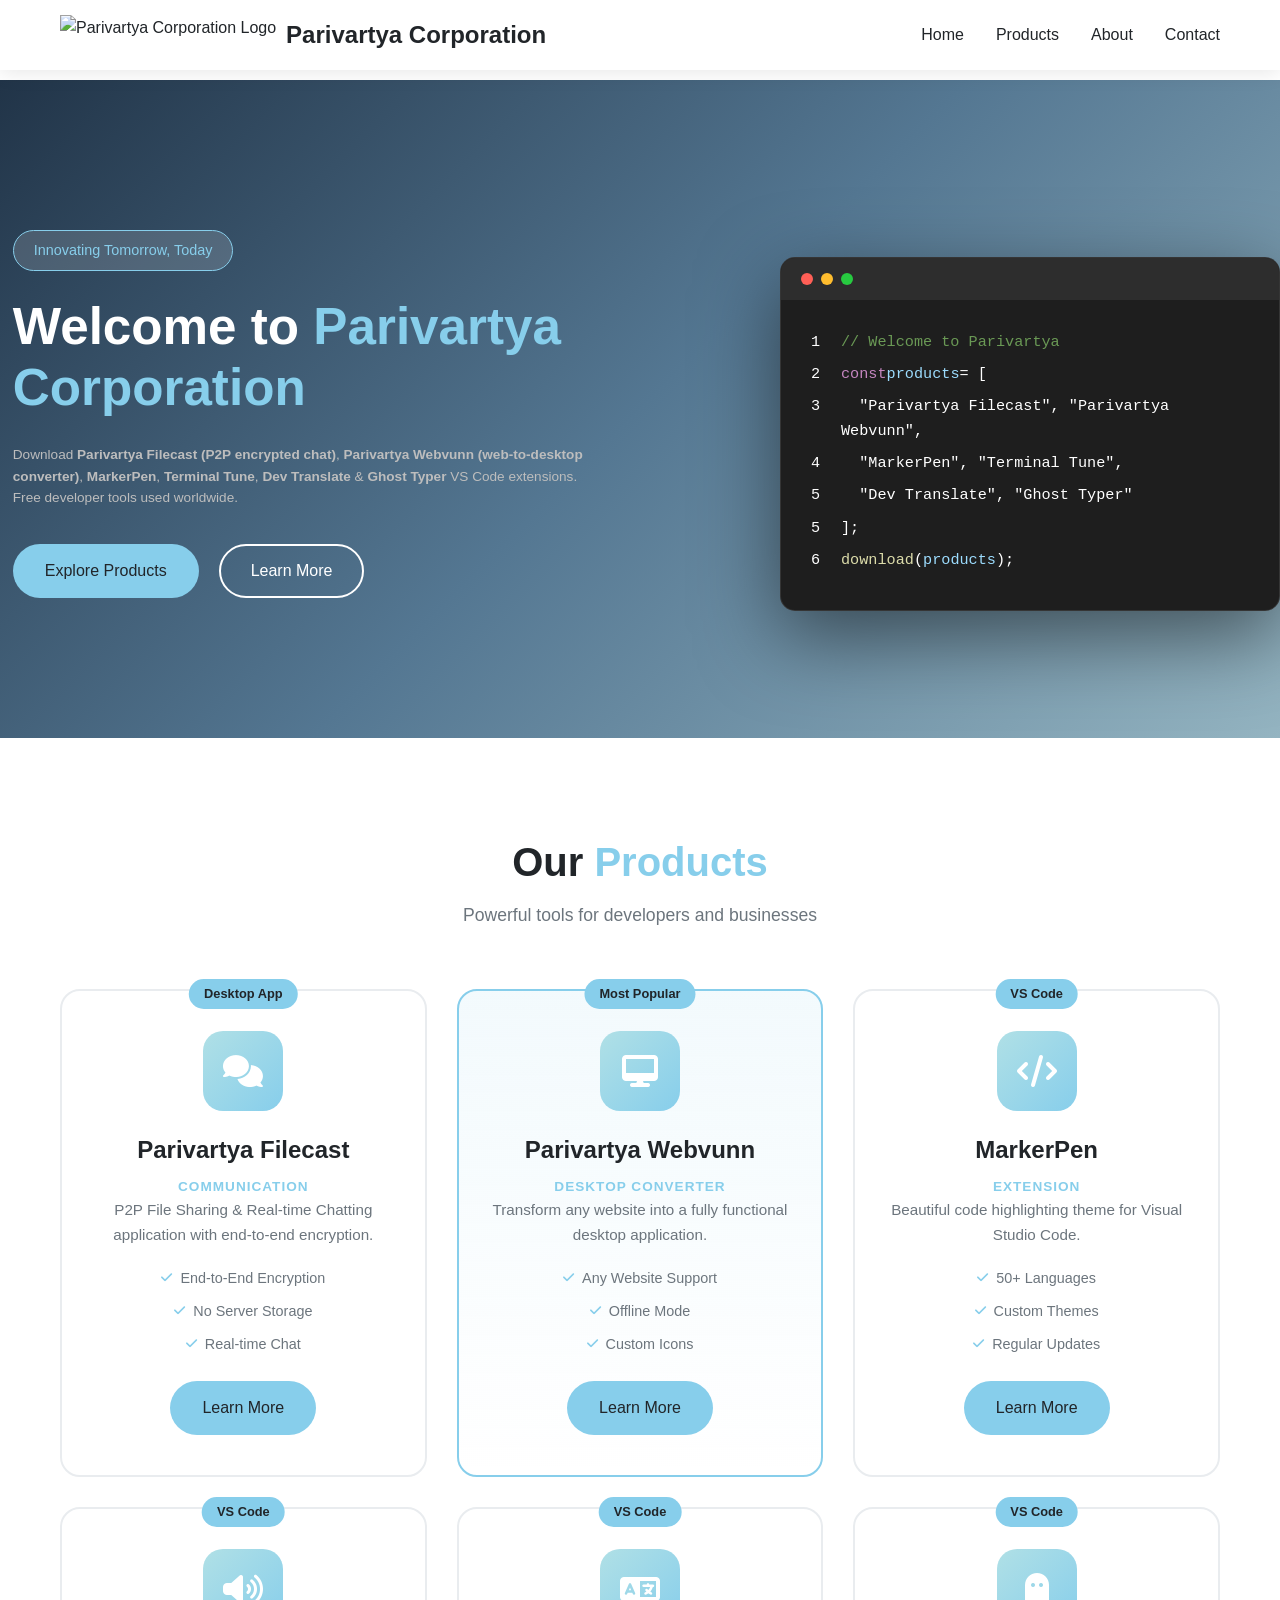
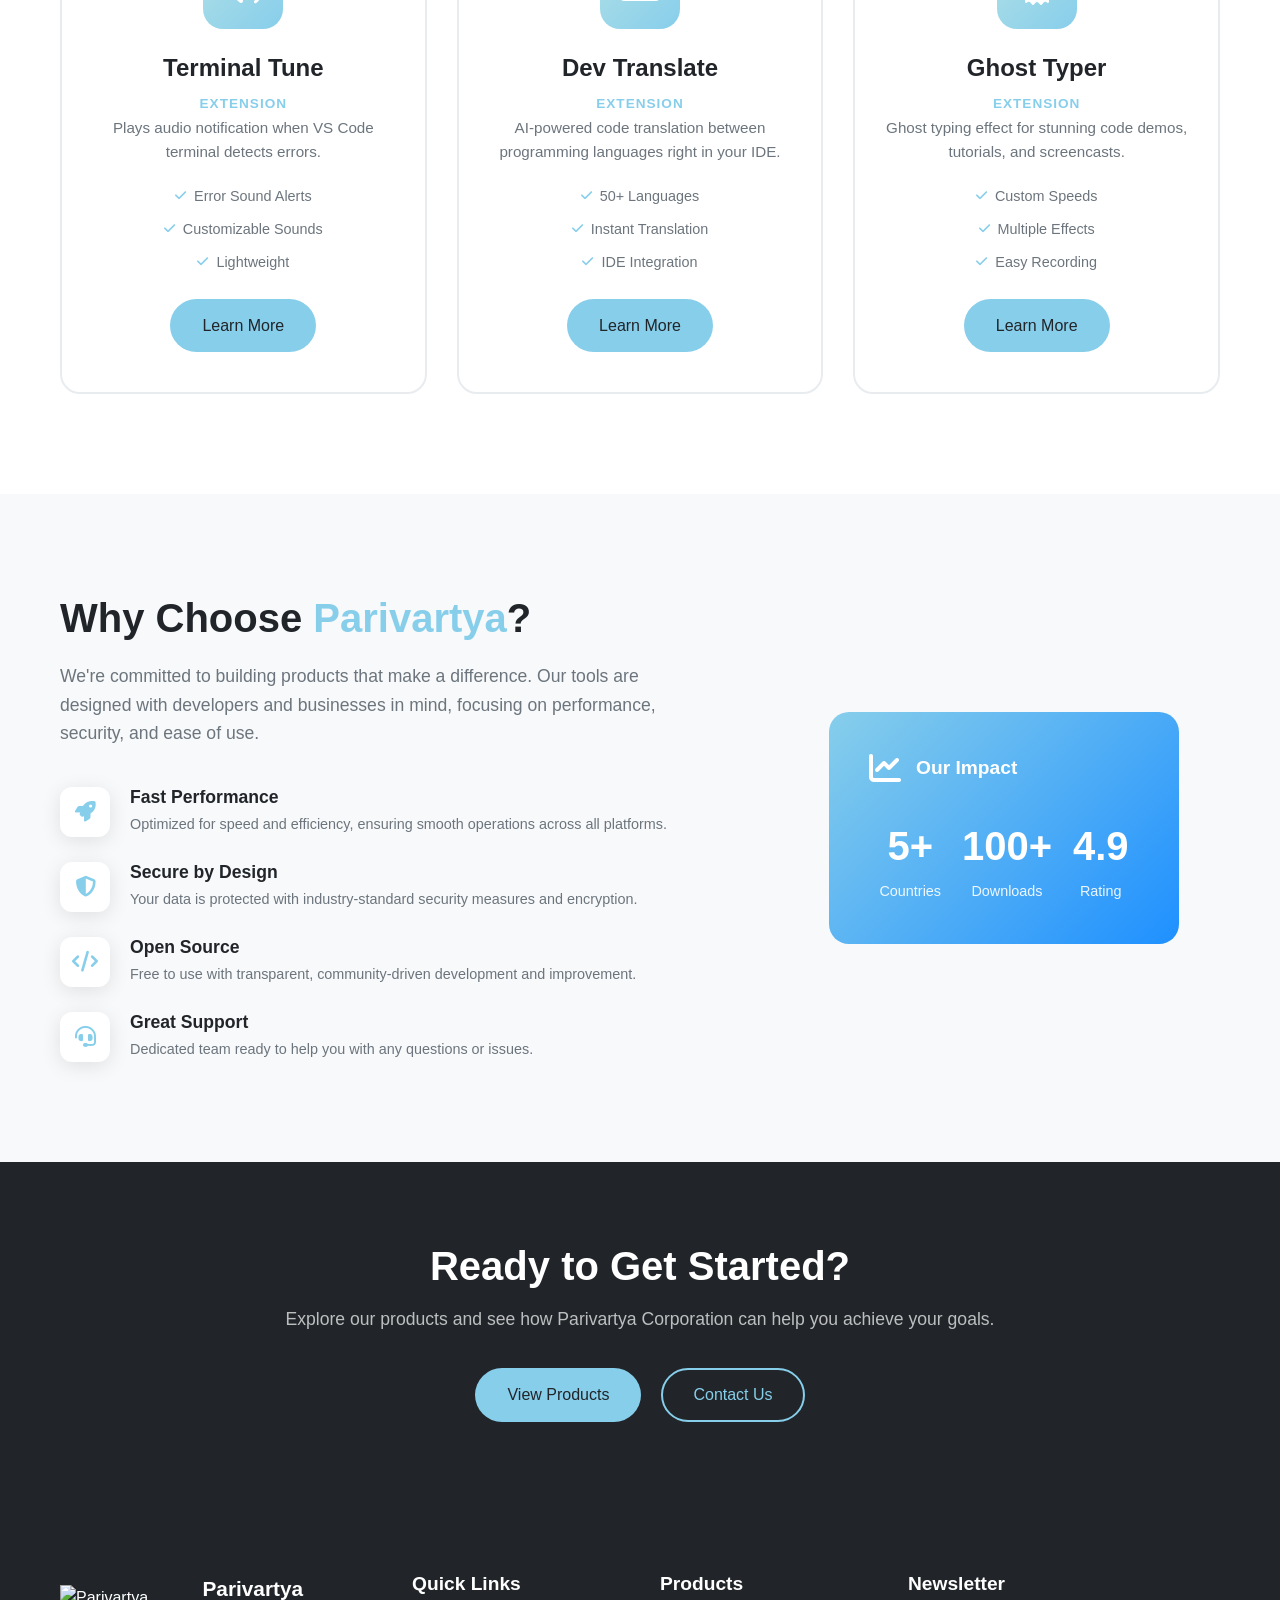
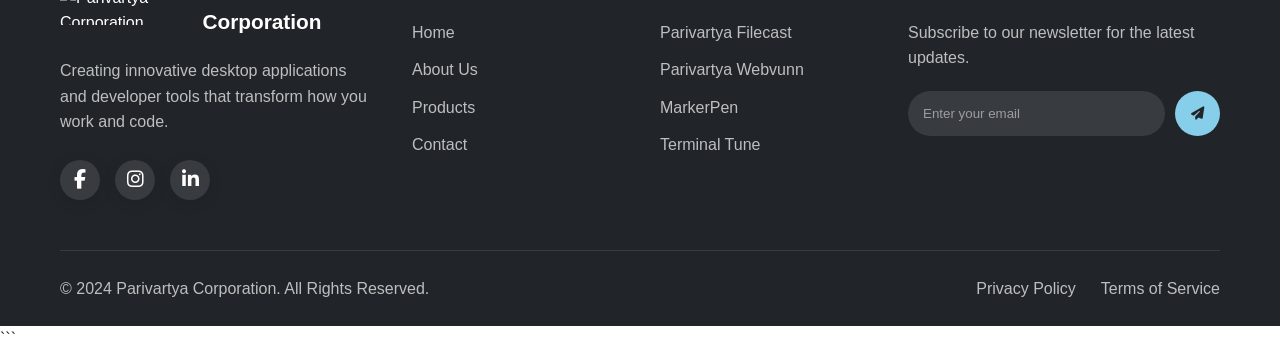
==== commit 921905fb: "Add files via upload" ====
--- a/index.html
+++ b/index.html
@@ -1,31 +1,39 @@
 <!DOCTYPE html>
 <html lang="en">
+
 <head>
     <meta charset="UTF-8">
     <meta name="viewport" content="width=device-width, initial-scale=1.0">
+    <link rel="stylesheet" href="styles.css">
+
     <link rel="canonical" href="https://parivartya.in/">
-
-    <title>Parivartya Corporation </title>
-    <meta name="description" content="Free developer tools: Vaarta, viparyayah, MarkerPen, Terminal Tune, Dev Translate, Ghost Typer VS Code extensions. Download now.">
-
-    <meta name="keywords" content="Vaarta, viparyayah, MarkerPen, Terminal Tune, Dev Translate, Ghost Typer, P2P chat, web to desktop, Parivartya, VS Code extensions, developer tools">
+    <link rel="icon" href="https://raw.githubusercontent.com/RKCHAUHAN001/Parivartay/refs/heads/main/website_logo.ico"
+        sizes="48x48" type="image/x-icon">
+
+    <title>Parivartya Corporation | Tools, App and VS Code Extensions </title>
+    <meta name="description"
+        content="Free developer tools: Parivartya Filecast, Parivartya Webvunn, MarkerPen, Terminal Tune, Dev Translate, Ghost Typer VS Code extensions. Download now.">
+
+    <meta name="keywords"
+        content="Parivartya Filecast, Parivartya Webvunn, MarkerPen, Terminal Tune, Dev Translate, Ghost Typer, P2P chat, web to desktop, Parivartya, VS Code extensions, developer tools">
 
     <meta name="author" content="Parivartya Corporation">
-    
+
     <!-- Open Graph -->
     <meta property="og:type" content="website">
-    <meta property="og:title" content="Parivartya - Vaarta, viparyayah, VSCode Extensions">
-    <meta property="og:description" content="Download free developer tools: Vaarta, web to desktop apps, VS Code themes & error sounds">
+    <meta property="og:title" content="Parivartya - Filecast, Webvunn, MarkerPen, Ghost Typer">
+    <meta property="og:description"
+        content="Download free developer tools: Parivartya Filecast, Parivartya Webvunn, MarkerPen, ghost Typer and Dev Translate etc.">
     <meta property="og:url" content="https://parivartya.in">
     <meta property="og:image" content="https://parivartya.netlify.app/Assets/website_logo.png">
     <meta property="og:site_name" content="Parivartya Corporation">
-    
+
     <!-- Twitter Card -->
     <meta name="twitter:card" content="summary_large_image">
     <meta name="twitter:title" content="Parivartya Corporation">
-    <meta name="twitter:description" content="Vaarta | viparyayah Web-to-App | VS Code Extensions">
+    <meta name="twitter:description" content="Parivartya Filecast | Parivartya Webvunn Web-to-App | VS Code Extensions">
     <meta name="twitter:image" content="https://parivartya.netlify.app/Assets/website_logo.png">
-    
+
     <!-- Schema.org JSON-LD -->
     <script type="application/ld+json">
     {
@@ -53,17 +61,17 @@
       "product": [
         {
           "@type": "SoftwareApplication",
-          "name": "Vaarta",
+          "name": "Parivartya Filecast",
           "description": "P2P encrypted file sharing and chat app",
-          "url": "https://vartaa.netlify.app",
+          "url": "https://filecast.parivartya.in","https://parivartya-filecast.netlify.app",
           "operatingSystem": "Windows, Mac, Linux",
           "applicationCategory": "ChatApplication"
         },
         {
           "@type": "SoftwareApplication",
-          "name": "viparyayah",
+          "name": "Parivartya Webvunn",
           "description": "Website to desktop app converter",
-          "url": "https://viparyayah.netlify.app",
+          "url": "https://webvunn.parivartya.in",https://parivartya-webvunn.netlify.app",
           "operatingSystem": "Windows, Mac, Linux"
         },
         {
@@ -98,15 +106,16 @@
     }
 
     </script>
-    
+
     <!-- Favicon -->
     <link rel="icon" type="image/png" href="Assets/website_logo.png">
-    <link rel="stylesheet" href="styles.css">
     <link rel="stylesheet" href="https://cdnjs.cloudflare.com/ajax/libs/font-awesome/6.4.0/css/all.min.css">
     <link rel="preconnect" href="https://fonts.googleapis.com">
     <link rel="preconnect" href="https://fonts.gstatic.com" crossorigin>
-    <link href="https://fonts.googleapis.com/css2?family=Segoe+UI:wght@300;400;500;600;700&display=swap" rel="stylesheet">
+    <link href="https://fonts.googleapis.com/css2?family=Segoe+UI:wght@300;400;500;600;700&display=swap"
+        rel="stylesheet">
 </head>
+
 <body data-page="home">
     <!-- Dynamic Header -->
     <header class="header">
@@ -119,7 +128,10 @@
         <div class="hero-content">
             <span class="hero-badge">Innovating Tomorrow, Today</span>
             <h1>Welcome to <span class="highlight">Parivartya Corporation</span></h1>
-            <p>Download <strong>Vaarta (P2P encrypted chat)</strong>, <strong>viparyayah (web-to-desktop converter)</strong>, <strong>MarkerPen</strong>, <strong>Terminal Tune</strong>, <strong>Dev Translate</strong> & <strong>Ghost Typer</strong> VS Code extensions. Free developer tools used worldwide.</p>
+            <p>Download <strong>Parivartya Filecast (P2P encrypted chat)</strong>, <strong>Parivartya Webvunn (web-to-desktop
+                    converter)</strong>, <strong>MarkerPen</strong>, <strong>Terminal Tune</strong>, <strong>Dev
+                    Translate</strong> & <strong>Ghost Typer</strong> VS Code extensions. Free developer tools used
+                worldwide.</p>
 
             <div class="hero-buttons">
                 <a href="products.html" class="btn btn-primary">Explore Products</a>
@@ -145,7 +157,7 @@
                     </div>
                     <div class="code-line">
                         <span class="line-number">3</span>
-                        &nbsp;&nbsp;"Vaarta", "viparyayah", 
+                        &nbsp;&nbsp;"Parivartya Filecast", "Parivartya Webvunn",
                     </div>
                     <div class="code-line">
                         <span class="line-number">4</span>
@@ -170,7 +182,7 @@
     </section>
 
     <!-- Products Section -->
-        <!-- Products Section -->
+    <!-- Products Section -->
     <section class="products-section">
         <div class="container">
             <div class="section-header">
@@ -178,30 +190,31 @@
                 <p>Powerful tools for developers and businesses</p>
             </div>
             <div class="products-grid">
-                <!-- Product 1: Vaarta -->
+                <!-- Product 1: Parivartya Filecast -->
                 <div class="product-card">
                     <span class="featured-badge">Desktop App</span>
                     <div class="product-icon">
                         <i class="fas fa-comments"></i>
                     </div>
-                    <h3>Vaarta</h3>
+                    <h3>Parivartya Filecast</h3>
                     <span class="product-type">Communication</span>
-                    <p class="product-desc">P2P File Sharing & Real-time Chatting application with end-to-end encryption.</p>
+                    <p class="product-desc">P2P File Sharing & Real-time Chatting application with end-to-end
+                        encryption.</p>
                     <div class="product-features">
                         <span><i class="fas fa-check"></i> End-to-End Encryption</span>
                         <span><i class="fas fa-check"></i> No Server Storage</span>
                         <span><i class="fas fa-check"></i> Real-time Chat</span>
                     </div>
-                    <a href="https://vartaa.netlify.app/" target="_blank" class="btn btn-primary">Learn More</a>
-                </div>
-
-                <!-- Product 2: viparyayah -->
+                    <a href="https://filecast.parivartya.in" target="_blank" class="btn btn-primary">Learn More</a>
+                </div>
+
+                <!-- Product 2: Parivartya Webvunn -->
                 <div class="product-card featured">
                     <span class="featured-badge">Most Popular</span>
                     <div class="product-icon">
                         <i class="fas fa-desktop"></i>
                     </div>
-                    <h3>viparyayah</h3>
+                    <h3>Parivartya Webvunn</h3>
                     <span class="product-type">Desktop Converter</span>
                     <p class="product-desc">Transform any website into a fully functional desktop application.</p>
                     <div class="product-features">
@@ -209,7 +222,7 @@
                         <span><i class="fas fa-check"></i> Offline Mode</span>
                         <span><i class="fas fa-check"></i> Custom Icons</span>
                     </div>
-                    <a href="https://viparyayah.netlify.app/" target="_blank" class="btn btn-primary">Learn More</a>
+                    <a href="https://webvunn.parivartya.in/" target="_blank" class="btn btn-primary">Learn More</a>
                 </div>
 
                 <!-- Product 3: MarkerPen -->
@@ -226,7 +239,8 @@
                         <span><i class="fas fa-check"></i> Custom Themes</span>
                         <span><i class="fas fa-check"></i> Regular Updates</span>
                     </div>
-                    <a href="https://marketplace.visualstudio.com/items?itemName=Parivartya.markerpen" target="_blank" class="btn btn-primary">Learn More</a>
+                    <a href="https://marketplace.visualstudio.com/items?itemName=Parivartya.markerpen" target="_blank"
+                        class="btn btn-primary">Learn More</a>
                 </div>
 
                 <!-- Product 4: Terminal Tune -->
@@ -243,7 +257,8 @@
                         <span><i class="fas fa-check"></i> Customizable Sounds</span>
                         <span><i class="fas fa-check"></i> Lightweight</span>
                     </div>
-                    <a href="https://marketplace.visualstudio.com/items?itemName=Parivartya.terminal-tune" target="_blank" class="btn btn-primary">Learn More</a>
+                    <a href="https://marketplace.visualstudio.com/items?itemName=Parivartya.terminal-tune"
+                        target="_blank" class="btn btn-primary">Learn More</a>
                 </div>
 
                 <!-- Product 5: Dev Translate -->
@@ -254,13 +269,15 @@
                     </div>
                     <h3>Dev Translate</h3>
                     <span class="product-type">Extension</span>
-                    <p class="product-desc">AI-powered code translation between programming languages right in your IDE.</p>
+                    <p class="product-desc">AI-powered code translation between programming languages right in your IDE.
+                    </p>
                     <div class="product-features">
                         <span><i class="fas fa-check"></i> 50+ Languages</span>
                         <span><i class="fas fa-check"></i> Instant Translation</span>
                         <span><i class="fas fa-check"></i> IDE Integration</span>
                     </div>
-                    <a href="https://marketplace.visualstudio.com/items?itemName=Parivartya.dev-translate" target="_blank" class="btn btn-primary">Learn More</a>
+                    <a href="https://marketplace.visualstudio.com/items?itemName=Parivartya.dev-translate"
+                        target="_blank" class="btn btn-primary">Learn More</a>
                 </div>
 
                 <!-- Product 6: Ghost Typer -->
@@ -277,19 +294,21 @@
                         <span><i class="fas fa-check"></i> Multiple Effects</span>
                         <span><i class="fas fa-check"></i> Easy Recording</span>
                     </div>
-                    <a href="https://marketplace.visualstudio.com/items?itemName=Parivartya.ghost-typer" target="_blank" class="btn btn-primary">Learn More</a>
+                    <a href="https://marketplace.visualstudio.com/items?itemName=Parivartya.ghost-typer" target="_blank"
+                        class="btn btn-primary">Learn More</a>
                 </div>
 
             </div>
         </div>
     </section>
-        <!-- Features Section -->
+    <!-- Features Section -->
     <section class="features-section">
         <div class="container">
             <div class="features-content">
                 <div class="features-text">
                     <h2>Why Choose <span class="highlight">Parivartya</span>?</h2>
-                    <p>We're committed to building products that make a difference. Our tools are designed with developers and businesses in mind, focusing on performance, security, and ease of use.</p>
+                    <p>We're committed to building products that make a difference. Our tools are designed with
+                        developers and businesses in mind, focusing on performance, security, and ease of use.</p>
                     <div class="features-list">
                         <div class="feature-item">
                             <div class="feature-icon">
@@ -297,7 +316,8 @@
                             </div>
                             <div>
                                 <h4>Fast Performance</h4>
-                                <p>Optimized for speed and efficiency, ensuring smooth operations across all platforms.</p>
+                                <p>Optimized for speed and efficiency, ensuring smooth operations across all platforms.
+                                </p>
                             </div>
                         </div>
                         <div class="feature-item">
@@ -354,7 +374,7 @@
             </div>
         </div>
     </section>
-    
+
 
     <!-- CTA Section -->
     <section class="cta-section">
@@ -369,7 +389,7 @@
             </div>
         </div>
     </section>
-        <!-- Dynamic Footer -->
+    <!-- Dynamic Footer -->
     <footer class="footer">
         <div class="container">
             <div id="footer-placeholder"></div>
@@ -378,9 +398,9 @@
 
     <!-- Rest of page unchanged -->
     <!-- Features, CTA, Footer, Script -->
-    
+
     <script src="script.js"></script>
 </body>
+
 </html>
-```
-
+```
